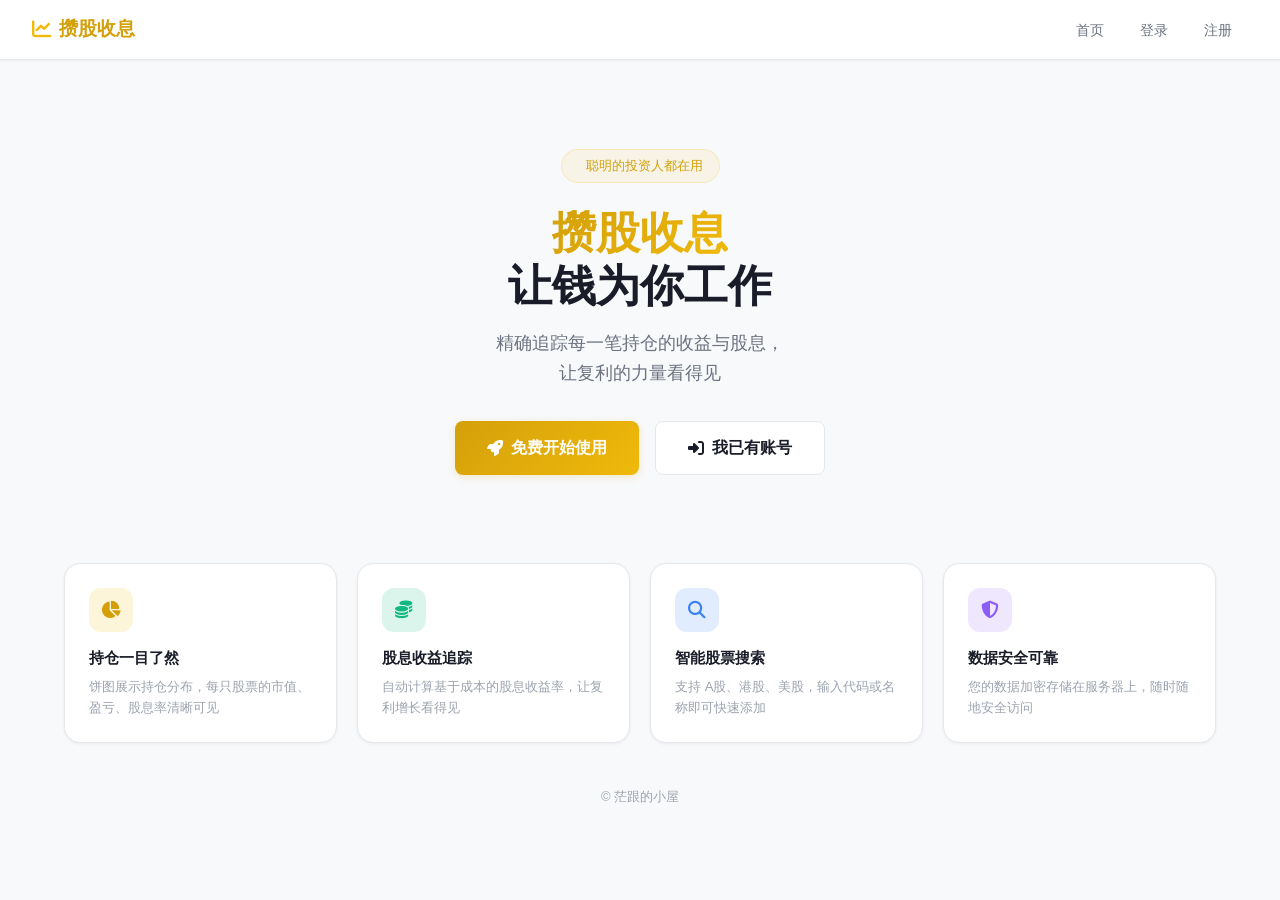
==== index.html @ 68df5539 "初始化攒股收息网站" ====
<!DOCTYPE html>
<html lang="zh-CN">
<head>
  <meta charset="UTF-8">
  <meta name="viewport" content="width=device-width, initial-scale=1.0">
  <meta name="description" content="攒股收息 — 智能追踪您的股票投资收益，轻松管理股息收入">
  <title>攒股收息 — 股息投资收益追踪器</title>
  <link rel="stylesheet" href="css/style.css">
  <link rel="stylesheet" href="https://cdnjs.cloudflare.com/ajax/libs/font-awesome/6.4.0/css/all.min.css">
  <link rel="icon" href="data:image/svg+xml,<svg xmlns='http://www.w3.org/2000/svg' viewBox='0 0 100 100'><text y='.9em' font-size='90'>💰</text></svg>">
</head>
<body>
  <nav class="navbar">
    <div class="logo">
      <i class="fas fa-chart-line"></i> 攒股收息
    </div>
    <button class="menu-toggle" onclick="toggleMenu()" aria-label="菜单">
      <i class="fas fa-bars"></i>
    </button>
    <ul class="nav-links" id="navLinks">
      <li><a href="index.html">首页</a></li>
      <li><a href="login.html">登录</a></li>
      <li><a href="register.html">注册</a></li>
    </ul>
  </nav>

  <div class="container">
    <div class="hero">
      <div class="hero-badge">
        <i class="fas fa-sparkles"></i> 聪明的投资人都在用
      </div>
      <h1><span class="highlight">攒股收息</span><br>让钱为你工作</h1>
      <p>
        精确追踪每一笔持仓的收益与股息，<br>
        让复利的力量看得见
      </p>
      <div class="hero-actions">
        <a href="register.html" class="btn btn-primary btn-lg">
          <i class="fas fa-rocket"></i> 免费开始使用
        </a>
        <a href="login.html" class="btn btn-secondary btn-lg">
          <i class="fas fa-sign-in-alt"></i> 我已有账号
        </a>
      </div>
    </div>

    <div class="features-grid">
      <div class="feature-card">
        <div class="feature-icon" style="background: rgba(240, 185, 11, 0.15); color: var(--accent-gold);">
          <i class="fas fa-chart-pie"></i>
        </div>
        <h3>持仓一目了然</h3>
        <p>饼图展示持仓分布，每只股票的市值、盈亏、股息率清晰可见</p>
      </div>
      <div class="feature-card">
        <div class="feature-icon" style="background: rgba(16, 185, 129, 0.15); color: var(--accent-green);">
          <i class="fas fa-coins"></i>
        </div>
        <h3>股息收益追踪</h3>
        <p>自动计算基于成本的股息收益率，让复利增长看得见</p>
      </div>
      <div class="feature-card">
        <div class="feature-icon" style="background: rgba(59, 130, 246, 0.15); color: var(--accent-blue);">
          <i class="fas fa-search"></i>
        </div>
        <h3>智能股票搜索</h3>
        <p>支持 A股、港股、美股，输入代码或名称即可快速添加</p>
      </div>
      <div class="feature-card">
        <div class="feature-icon" style="background: rgba(139, 92, 246, 0.15); color: var(--accent-purple);">
          <i class="fas fa-shield-alt"></i>
        </div>
        <h3>数据安全可靠</h3>
        <p>您的数据加密存储在服务器上，随时随地安全访问</p>
      </div>
    </div>
  </div>


  <script>
    // 检查是否已登录
    const token = localStorage.getItem('token');
    if (token) {
      window.location.href = 'dashboard.html';
    }

    // 移动端菜单切换
    function toggleMenu() {
      document.getElementById('navLinks').classList.toggle('active');
    }
  </script>
<footer style="text-align:center;padding:20px;color:var(--text-muted);font-size:13px;">© <a href="https://www.mongon.cn/" target="_blank" style="color:var(--primary);text-decoration:none;">茫跟的小屋</a></footer>
</body>
</html>
---- css/style.css ----
/* ========================================
   攒股吃息 — 浅色投资风格主题
   ======================================== */

/* CSS 变量 */
:root {
  --bg-primary: #f8f9fb;
  --bg-secondary: #ffffff;
  --bg-card: #ffffff;
  --bg-card-hover: #fafbfc;
  --bg-input: #f4f5f7;
  --border-color: #e5e7eb;
  --border-light: #d1d5db;

  --text-primary: #1a1d29;
  --text-secondary: #6b7280;
  --text-muted: #9ca3af;

  --accent-gold: #d4a00a;
  --accent-gold-light: #f0b90b;
  --accent-gold-bg: rgba(240, 185, 11, 0.08);
  --accent-blue: #3b82f6;
  --accent-green: #10b981;
  --accent-red: #ef4444;
  --accent-purple: #8b5cf6;

  --gradient-gold: linear-gradient(135deg, #d4a00a 0%, #f0b90b 100%);

  --shadow-sm: 0 1px 3px rgba(0, 0, 0, 0.06);
  --shadow-md: 0 4px 12px rgba(0, 0, 0, 0.08);
  --shadow-lg: 0 8px 24px rgba(0, 0, 0, 0.1);
  --shadow-gold: 0 4px 16px rgba(240, 185, 11, 0.15);

  --radius-sm: 8px;
  --radius-md: 12px;
  --radius-lg: 16px;

  --transition: all 0.25s cubic-bezier(0.4, 0, 0.2, 1);
}

/* 全局重置 */
*, *::before, *::after {
  margin: 0;
  padding: 0;
  box-sizing: border-box;
}

html {
  scroll-behavior: smooth;
}

body {
  font-family: -apple-system, BlinkMacSystemFont, 'Segoe UI', 'PingFang SC',
    'Hiragino Sans GB', 'Microsoft YaHei', 'Helvetica Neue', Arial, sans-serif;
  background-color: var(--bg-primary);
  color: var(--text-primary);
  line-height: 1.6;
  min-height: 100vh;
  -webkit-font-smoothing: antialiased;
}

a {
  color: var(--accent-gold);
  text-decoration: none;
  transition: var(--transition);
}

a:hover {
  color: var(--accent-gold-light);
}

::selection {
  background: rgba(240, 185, 11, 0.2);
  color: var(--text-primary);
}

/* 滚动条 */
::-webkit-scrollbar {
  width: 6px;
  height: 6px;
}

::-webkit-scrollbar-track {
  background: transparent;
}

::-webkit-scrollbar-thumb {
  background: var(--border-light);
  border-radius: 3px;
}

::-webkit-scrollbar-thumb:hover {
  background: var(--text-muted);
}

/* ========================================
   导航栏
   ======================================== */
.navbar {
  background: var(--bg-secondary);
  border-bottom: 1px solid var(--border-color);
  padding: 0 2rem;
  display: flex;
  justify-content: space-between;
  align-items: center;
  height: 60px;
  position: sticky;
  top: 0;
  z-index: 100;
  box-shadow: var(--shadow-sm);
}

.navbar .logo {
  font-size: 1.2rem;
  font-weight: 700;
  color: var(--accent-gold);
  display: flex;
  align-items: center;
  gap: 0.5rem;
}

.navbar .logo i {
  color: var(--accent-gold-light);
}

.navbar .nav-links {
  display: flex;
  gap: 0.25rem;
  list-style: none;
}

.navbar .nav-links a {
  color: var(--text-secondary);
  font-weight: 500;
  padding: 0.5rem 1rem;
  border-radius: var(--radius-sm);
  transition: var(--transition);
  font-size: 0.9rem;
}

.navbar .nav-links a:hover {
  color: var(--text-primary);
  background: var(--accent-gold-bg);
}

.navbar .user-info {
  display: flex;
  align-items: center;
  gap: 1rem;
  color: var(--text-secondary);
  font-size: 0.9rem;
}

/* 移动端汉堡菜单 */
.menu-toggle {
  display: none;
  background: none;
  border: none;
  color: var(--text-primary);
  font-size: 1.25rem;
  cursor: pointer;
  padding: 0.5rem;
}

/* ========================================
   容器
   ======================================== */
.container {
  max-width: 1200px;
  margin: 0 auto;
  padding: 1.5rem;
}

/* ========================================
   卡片
   ======================================== */
.card {
  background: var(--bg-card);
  border: 1px solid var(--border-color);
  border-radius: var(--radius-lg);
  padding: 1.5rem;
  margin-bottom: 1.5rem;
  transition: var(--transition);
  box-shadow: var(--shadow-sm);
}

.card:hover {
  box-shadow: var(--shadow-md);
}

.card-header {
  font-size: 1.05rem;
  font-weight: 600;
  margin-bottom: 1.25rem;
  color: var(--text-primary);
  display: flex;
  align-items: center;
  justify-content: space-between;
  gap: 0.5rem;
}

.card-header i {
  color: var(--accent-gold);
  font-size: 0.95rem;
}

/* ========================================
   统计卡片网格
   ======================================== */
.stats-grid {
  display: grid;
  grid-template-columns: repeat(auto-fit, minmax(220px, 1fr));
  gap: 1rem;
  margin-bottom: 2rem;
}

.stat-card {
  background: var(--bg-card);
  border: 1px solid var(--border-color);
  border-radius: var(--radius-lg);
  padding: 1.25rem;
  text-align: center;
  transition: var(--transition);
  position: relative;
  overflow: hidden;
  box-shadow: var(--shadow-sm);
}

.stat-card::before {
  content: '';
  position: absolute;
  top: 0;
  left: 0;
  right: 0;
  height: 3px;
  background: var(--gradient-gold);
  opacity: 0;
  transition: var(--transition);
}

.stat-card:hover {
  border-color: var(--accent-gold-light);
  transform: translateY(-2px);
  box-shadow: var(--shadow-gold);
}

.stat-card:hover::before {
  opacity: 1;
}

.stat-card .stat-icon {
  width: 44px;
  height: 44px;
  border-radius: 12px;
  display: flex;
  align-items: center;
  justify-content: center;
  margin: 0 auto 0.75rem;
  font-size: 1.1rem;
}

.stat-card .stat-icon.gold { background: rgba(240, 185, 11, 0.1); color: var(--accent-gold); }
.stat-card .stat-icon.blue { background: rgba(59, 130, 246, 0.1); color: var(--accent-blue); }
.stat-card .stat-icon.green { background: rgba(16, 185, 129, 0.1); color: var(--accent-green); }
.stat-card .stat-icon.red { background: rgba(239, 68, 68, 0.1); color: var(--accent-red); }
.stat-card .stat-icon.purple { background: rgba(139, 92, 246, 0.1); color: var(--accent-purple); }

.stat-card .stat-value {
  font-size: 1.65rem;
  font-weight: 700;
  color: var(--text-primary);
  margin-bottom: 0.25rem;
  font-variant-numeric: tabular-nums;
}

.stat-card .stat-label {
  font-size: 0.78rem;
  color: var(--text-muted);
  text-transform: uppercase;
  letter-spacing: 0.05em;
}

/* ========================================
   按钮
   ======================================== */
.btn {
  display: inline-flex;
  align-items: center;
  justify-content: center;
  gap: 0.5rem;
  padding: 0.625rem 1.25rem;
  border: none;
  border-radius: var(--radius-sm);
  font-size: 0.875rem;
  font-weight: 600;
  cursor: pointer;
  transition: var(--transition);
  text-decoration: none;
  line-height: 1.5;
  white-space: nowrap;
}

.btn:active {
  transform: scale(0.97);
}

.btn-primary {
  background: var(--gradient-gold);
  color: #fff;
  box-shadow: 0 2px 8px rgba(212, 160, 10, 0.2);
}

.btn-primary:hover {
  box-shadow: 0 4px 14px rgba(212, 160, 10, 0.35);
  color: #fff;
}

.btn-secondary {
  background: var(--bg-card);
  color: var(--text-primary);
  border: 1px solid var(--border-color);
}

.btn-secondary:hover {
  border-color: var(--border-light);
  background: var(--bg-card-hover);
}

.btn-danger {
  background: rgba(239, 68, 68, 0.08);
  color: var(--accent-red);
  border: 1px solid rgba(239, 68, 68, 0.2);
}

.btn-danger:hover {
  background: rgba(239, 68, 68, 0.15);
}

.btn-ghost {
  background: transparent;
  color: var(--text-secondary);
  padding: 0.5rem;
}

.btn-ghost:hover {
  color: var(--text-primary);
  background: var(--bg-input);
}

.btn-sm {
  padding: 0.375rem 0.75rem;
  font-size: 0.8rem;
}

.btn-lg {
  padding: 0.875rem 2rem;
  font-size: 1rem;
}

.btn-icon {
  width: 34px;
  height: 34px;
  padding: 0;
  border-radius: var(--radius-sm);
}

.btn .spinner {
  width: 16px;
  height: 16px;
  border: 2px solid transparent;
  border-top-color: currentColor;
  border-radius: 50%;
  animation: spin 0.6s linear infinite;
}

/* ========================================
   表单
   ======================================== */
.form-group {
  margin-bottom: 1.25rem;
}

.form-group label {
  display: block;
  margin-bottom: 0.5rem;
  font-weight: 500;
  color: var(--text-secondary);
  font-size: 0.85rem;
}

.form-group input,
.form-group select,
.form-group textarea {
  width: 100%;
  padding: 0.7rem 1rem;
  background: var(--bg-input);
  border: 1px solid var(--border-color);
  border-radius: var(--radius-sm);
  color: var(--text-primary);
  font-size: 0.9rem;
  transition: var(--transition);
  font-family: inherit;
}

.form-group input::placeholder,
.form-group textarea::placeholder {
  color: var(--text-muted);
}

.form-group input:focus,
.form-group select:focus,
.form-group textarea:focus {
  outline: none;
  border-color: var(--accent-gold-light);
  box-shadow: 0 0 0 3px rgba(240, 185, 11, 0.1);
  background: #fff;
}

.form-group select {
  cursor: pointer;
  appearance: none;
  background-image: url("data:image/svg+xml,%3Csvg xmlns='http://www.w3.org/2000/svg' width='12' height='12' fill='%239ca3af' viewBox='0 0 16 16'%3E%3Cpath d='M8 11L3 6h10l-5 5z'/%3E%3C/svg%3E");
  background-repeat: no-repeat;
  background-position: right 1rem center;
  padding-right: 2.5rem;
}

/* ========================================
   表格
   ======================================== */
.table-responsive {
  overflow-x: auto;
  -webkit-overflow-scrolling: touch;
}

table {
  width: 100%;
  border-collapse: separate;
  border-spacing: 0;
}

table th {
  background: var(--bg-primary);
  color: var(--text-muted);
  font-weight: 600;
  font-size: 0.72rem;
  text-transform: uppercase;
  letter-spacing: 0.05em;
  padding: 0.75rem 1rem;
  text-align: left;
  border-bottom: 1px solid var(--border-color);
  white-space: nowrap;
}

table th:first-child {
  border-radius: var(--radius-sm) 0 0 0;
}

table th:last-child {
  border-radius: 0 var(--radius-sm) 0 0;
}

table td {
  padding: 0.8rem 1rem;
  border-bottom: 1px solid var(--border-color);
  font-size: 0.875rem;
  vertical-align: middle;
}

table tbody tr {
  transition: var(--transition);
}

table tbody tr:hover {
  background: var(--accent-gold-bg);
}

table tbody tr:last-child td {
  border-bottom: none;
}

/* 表格内输入框 */
table input[type="number"] {
  background: var(--bg-input);
  border: 1px solid var(--border-color);
  border-radius: var(--radius-sm);
  color: var(--text-primary);
  padding: 0.35rem 0.5rem;
  font-size: 0.825rem;
  width: 85px;
  transition: var(--transition);
}

table input[type="number"]:focus {
  outline: none;
  border-color: var(--accent-gold-light);
  box-shadow: 0 0 0 2px rgba(240, 185, 11, 0.1);
  background: #fff;
}

/* ========================================
   收益颜色
   ======================================== */
.positive {
  color: var(--accent-green) !important;
}

.negative {
  color: var(--accent-red) !important;
}

/* ========================================
   模态框
   ======================================== */
.modal {
  display: none;
  position: fixed;
  top: 0;
  left: 0;
  width: 100%;
  height: 100%;
  background: rgba(0, 0, 0, 0.4);
  backdrop-filter: blur(4px);
  z-index: 1000;
  justify-content: center;
  align-items: center;
  padding: 1rem;
}

.modal.active {
  display: flex;
  animation: fadeIn 0.2s ease;
}

.modal-content {
  background: var(--bg-card);
  border: 1px solid var(--border-color);
  border-radius: var(--radius-lg);
  padding: 1.75rem;
  width: 100%;
  max-width: 480px;
  max-height: 90vh;
  overflow-y: auto;
  animation: slideUp 0.3s ease;
  box-shadow: var(--shadow-lg);
}

.modal-header {
  display: flex;
  justify-content: space-between;
  align-items: center;
  margin-bottom: 1.5rem;
  padding-bottom: 1rem;
  border-bottom: 1px solid var(--border-color);
}

.modal-header h2 {
  font-size: 1.1rem;
  font-weight: 600;
  display: flex;
  align-items: center;
  gap: 0.5rem;
}

.modal-header h2 i {
  color: var(--accent-gold);
}

.modal-close {
  background: none;
  border: none;
  color: var(--text-muted);
  font-size: 1.5rem;
  cursor: pointer;
  width: 32px;
  height: 32px;
  display: flex;
  align-items: center;
  justify-content: center;
  border-radius: var(--radius-sm);
  transition: var(--transition);
}

.modal-close:hover {
  color: var(--text-primary);
  background: var(--bg-input);
}

/* ========================================
   提示消息
   ======================================== */
.alert {
  padding: 0.875rem 1.25rem;
  border-radius: var(--radius-sm);
  margin-bottom: 1rem;
  font-size: 0.875rem;
  display: flex;
  align-items: center;
  gap: 0.75rem;
  animation: slideDown 0.3s ease;
}

.alert-success {
  background: rgba(16, 185, 129, 0.08);
  color: #059669;
  border: 1px solid rgba(16, 185, 129, 0.2);
}

.alert-error {
  background: rgba(239, 68, 68, 0.08);
  color: #dc2626;
  border: 1px solid rgba(239, 68, 68, 0.2);
}

.alert-info {
  background: rgba(59, 130, 246, 0.08);
  color: #2563eb;
  border: 1px solid rgba(59, 130, 246, 0.2);
}

/* ========================================
   加载动画
   ======================================== */
.loading-spinner {
  display: inline-flex;
  align-items: center;
  justify-content: center;
  gap: 0.5rem;
  color: var(--text-muted);
  font-size: 0.875rem;
}

.spinner-ring {
  width: 20px;
  height: 20px;
  border: 2px solid var(--border-color);
  border-top-color: var(--accent-gold);
  border-radius: 50%;
  animation: spin 0.8s linear infinite;
}

@keyframes spin {
  to { transform: rotate(360deg); }
}

@keyframes fadeIn {
  from { opacity: 0; }
  to { opacity: 1; }
}

@keyframes slideUp {
  from { opacity: 0; transform: translateY(20px); }
  to { opacity: 1; transform: translateY(0); }
}

@keyframes slideDown {
  from { opacity: 0; transform: translateY(-10px); }
  to { opacity: 1; transform: translateY(0); }
}

/* ========================================
   搜索下拉
   ======================================== */
.search-dropdown {
  position: absolute;
  top: 100%;
  left: 0;
  right: 0;
  background: var(--bg-card);
  border: 1px solid var(--border-color);
  border-radius: var(--radius-sm);
  max-height: 220px;
  overflow-y: auto;
  z-index: 50;
  box-shadow: var(--shadow-lg);
  display: none;
}

.search-dropdown.active {
  display: block;
  animation: slideDown 0.2s ease;
}

.search-item {
  padding: 0.7rem 1rem;
  cursor: pointer;
  transition: var(--transition);
  border-bottom: 1px solid var(--border-color);
  display: flex;
  justify-content: space-between;
  align-items: center;
}

.search-item:last-child {
  border-bottom: none;
}

.search-item:hover {
  background: var(--accent-gold-bg);
}

.search-item .stock-info {
  display: flex;
  flex-direction: column;
  gap: 2px;
  min-width: 0;
}

.search-item .symbol {
  font-weight: 700;
  color: var(--text-primary);
  font-size: 0.9rem;
}

.search-item .name {
  color: var(--text-muted);
  font-size: 0.78rem;
}

.search-item .market {
  font-size: 0.7rem;
  color: var(--accent-gold);
  background: var(--accent-gold-bg);
  padding: 0.15rem 0.5rem;
  border-radius: 999px;
  font-weight: 500;
  white-space: nowrap;
}

/* ========================================
   认证页面（登录/注册）
   ======================================== */
.auth-container {
  max-width: 420px;
  margin: 4rem auto;
}

.auth-container .card {
  padding: 2rem;
}

.auth-container .card-header {
  text-align: center;
  justify-content: center;
  font-size: 1.2rem;
  margin-bottom: 1.5rem;
}

.auth-container .btn {
  width: 100%;
  padding: 0.75rem;
}

.auth-container .auth-link {
  text-align: center;
  margin-top: 1.25rem;
  color: var(--text-muted);
  font-size: 0.875rem;
}

/* ========================================
   仪表板
   ======================================== */
.dashboard-header {
  display: flex;
  justify-content: space-between;
  align-items: center;
  margin-bottom: 2rem;
  flex-wrap: wrap;
  gap: 1rem;
}

.dashboard-header h1 {
  font-size: 1.4rem;
  font-weight: 700;
  display: flex;
  align-items: center;
  gap: 0.5rem;
}

.dashboard-header h1 i {
  color: var(--accent-gold);
}

.dashboard-actions {
  display: flex;
  gap: 0.75rem;
}

/* ========================================
   首页 Hero
   ======================================== */
.hero {
  text-align: center;
  padding: 4rem 1rem 2.5rem;
}

.hero-badge {
  display: inline-flex;
  align-items: center;
  gap: 0.5rem;
  background: var(--accent-gold-bg);
  border: 1px solid rgba(240, 185, 11, 0.2);
  color: var(--accent-gold);
  padding: 0.375rem 1rem;
  border-radius: 999px;
  font-size: 0.8rem;
  font-weight: 500;
  margin-bottom: 1.5rem;
}

.hero h1 {
  font-size: 2.75rem;
  font-weight: 800;
  line-height: 1.2;
  margin-bottom: 1rem;
  color: var(--text-primary);
}

.hero h1 .highlight {
  background: var(--gradient-gold);
  -webkit-background-clip: text;
  -webkit-text-fill-color: transparent;
  background-clip: text;
}

.hero p {
  font-size: 1.1rem;
  color: var(--text-secondary);
  max-width: 480px;
  margin: 0 auto 2rem;
  line-height: 1.7;
}

.hero-actions {
  display: flex;
  justify-content: center;
  gap: 1rem;
  flex-wrap: wrap;
}

.features-grid {
  display: grid;
  grid-template-columns: repeat(auto-fit, minmax(250px, 1fr));
  gap: 1.25rem;
  margin-top: 3rem;
}

.feature-card {
  background: var(--bg-card);
  border: 1px solid var(--border-color);
  border-radius: var(--radius-lg);
  padding: 1.5rem;
  transition: var(--transition);
  text-align: left;
  box-shadow: var(--shadow-sm);
}

.feature-card:hover {
  border-color: var(--accent-gold-light);
  transform: translateY(-3px);
  box-shadow: var(--shadow-gold);
}

.feature-card .feature-icon {
  width: 44px;
  height: 44px;
  border-radius: 12px;
  display: flex;
  align-items: center;
  justify-content: center;
  font-size: 1.1rem;
  margin-bottom: 0.875rem;
}

.feature-card h3 {
  font-size: 0.95rem;
  font-weight: 600;
  margin-bottom: 0.375rem;
  color: var(--text-primary);
}

.feature-card p {
  font-size: 0.825rem;
  color: var(--text-muted);
  line-height: 1.6;
}

/* ========================================
   页脚
   ======================================== */
.footer {
  text-align: center;
  padding: 2rem;
  color: var(--text-muted);
  font-size: 0.8rem;
  margin-top: 3rem;
}

/* ========================================
   空状态
   ======================================== */
.empty-state {
  text-align: center;
  padding: 3rem 1.5rem;
  color: var(--text-muted);
}

.empty-state i {
  font-size: 3rem;
  margin-bottom: 1rem;
  color: var(--border-light);
}

.empty-state p {
  margin-bottom: 1rem;
  font-size: 0.95rem;
}

/* ========================================
   股票标签
   ======================================== */
.stock-symbol {
  font-weight: 700;
  color: var(--text-primary);
  font-size: 0.9rem;
}

.stock-name {
  color: var(--text-secondary);
  font-size: 0.8rem;
}

/* ========================================
   持仓操作按钮
   ======================================== */
.holding-actions {
  display: flex;
  gap: 0.375rem;
  flex-wrap: wrap;
  align-items: center;
}

.holding-actions .btn {
  white-space: nowrap;
}

/* ========================================
   响应式
   ======================================== */
@media (max-width: 768px) {
  .navbar {
    padding: 0 1rem;
    flex-wrap: wrap;
    height: auto;
    padding-top: 0.75rem;
    padding-bottom: 0.75rem;
  }

  .menu-toggle {
    display: block;
  }

  .navbar .nav-links {
    display: none;
    width: 100%;
    flex-direction: column;
    gap: 0.25rem;
    padding-top: 0.5rem;
  }

  .navbar .nav-links.active {
    display: flex;
  }

  .navbar .nav-links a {
    padding: 0.625rem 0.75rem;
  }

  .container {
    padding: 1rem;
  }

  .hero h1 {
    font-size: 1.85rem;
  }

  .hero p {
    font-size: 0.95rem;
  }

  .stats-grid {
    grid-template-columns: repeat(2, 1fr);
    gap: 0.75rem;
  }

  .stat-card .stat-value {
    font-size: 1.3rem;
  }

  .dashboard-header {
    flex-direction: column;
    align-items: flex-start;
  }

  /* 移动端卡片式表格 */
  .table-responsive table thead {
    display: none;
  }

  .table-responsive table,
  .table-responsive table tbody,
  .table-responsive table tr,
  .table-responsive table td {
    display: block;
    width: 100%;
  }

  .table-responsive table tr {
    background: var(--bg-card);
    border: 1px solid var(--border-color);
    border-radius: var(--radius-md);
    padding: 1rem;
    margin-bottom: 0.75rem;
    box-shadow: var(--shadow-sm);
  }

  .table-responsive table td {
    border: none;
    padding: 0.3rem 0;
    display: flex;
    justify-content: space-between;
    align-items: center;
    font-size: 0.85rem;
  }

  .table-responsive table td::before {
    content: attr(data-label);
    color: var(--text-muted);
    font-size: 0.75rem;
    font-weight: 500;
  }

  .modal-content {
    padding: 1.25rem;
    margin: 0.5rem;
  }

  .features-grid {
    grid-template-columns: 1fr;
  }

  .hero-actions {
    flex-direction: column;
    align-items: center;
  }

  .hero-actions .btn {
    width: 100%;
    max-width: 280px;
  }
}

@media (max-width: 480px) {
  .stats-grid {
    grid-template-columns: 1fr;
  }
}

/* ===== 个人中心页面 ===== */
.profile-grid {
  display: grid;
  grid-template-columns: repeat(auto-fit, minmax(350px, 1fr));
  gap: 1.5rem;
}

.profile-info {
  display: flex;
  flex-direction: column;
  gap: 1rem;
}

.info-row {
  display: flex;
  justify-content: space-between;
  align-items: center;
  padding: 0.75rem 0;
  border-bottom: 1px solid var(--border-light);
}

.info-row:last-child {
  border-bottom: none;
}

.info-label {
  color: var(--text-muted);
  font-size: 0.9rem;
}

.info-value {
  font-weight: 600;
  color: var(--text-primary);
}

.btn-danger {
  background: var(--accent-red);
  color: white;
}

.btn-danger:hover {
  background: #dc2626;
}

/* 验证码输入 */
.code-input {
  display: flex;
  gap: 10px;
  align-items: stretch;
}

.code-input input {
  flex: 1;
  min-width: 0;
}

.code-input .btn {
  width: auto !important;
  padding: 0 14px;
  font-size: 0.82rem;
  flex-shrink: 0;
}

.code-input .btn:disabled {
  opacity: 0.5;
}

/* 响应式 */
@media (max-width: 768px) {
  .profile-grid {
    grid-template-columns: 1fr;
  }
}
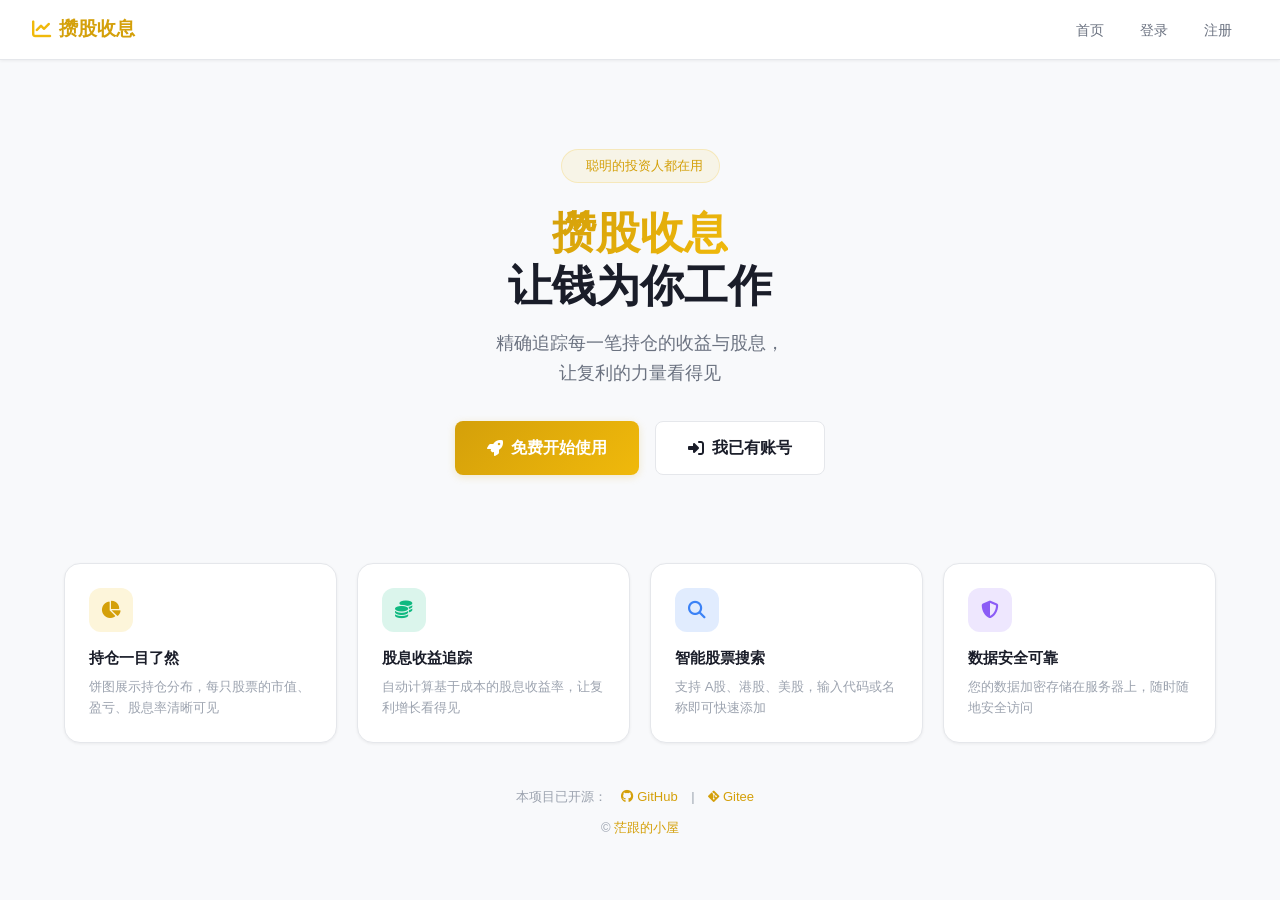
==== commit 9e2f6622: "全站页脚统一加开源公告（GitHub/Gitee 链接） 落地页/登录/注册/仪表板/个人中心与四件套页脚一致" ====
--- a/index.html
+++ b/index.html
@@ -89,6 +89,12 @@
       document.getElementById('navLinks').classList.toggle('active');
     }
   </script>
-<footer style="text-align:center;padding:20px;color:var(--text-muted);font-size:13px;">© <a href="https://www.mongon.cn/" target="_blank" style="color:var(--primary);text-decoration:none;">茫跟的小屋</a></footer>
+<footer style="text-align:center;padding:20px;color:var(--text-muted);font-size:13px;">
+    <div style="margin-bottom:10px;">本项目已开源：
+      <a href="https://github.com/mongoncn/dividend-site" target="_blank" style="margin:0 10px;"><i class="fab fa-github"></i> GitHub</a> |
+      <a href="https://gitee.com/mongon/dividend-site" target="_blank" style="margin:0 10px;"><i class="fab fa-git-alt"></i> Gitee</a>
+    </div>
+    <div>© <a href="https://www.mongon.cn/" target="_blank" >茫跟的小屋</a></div>
+  </footer>
 </body>
 </html>
